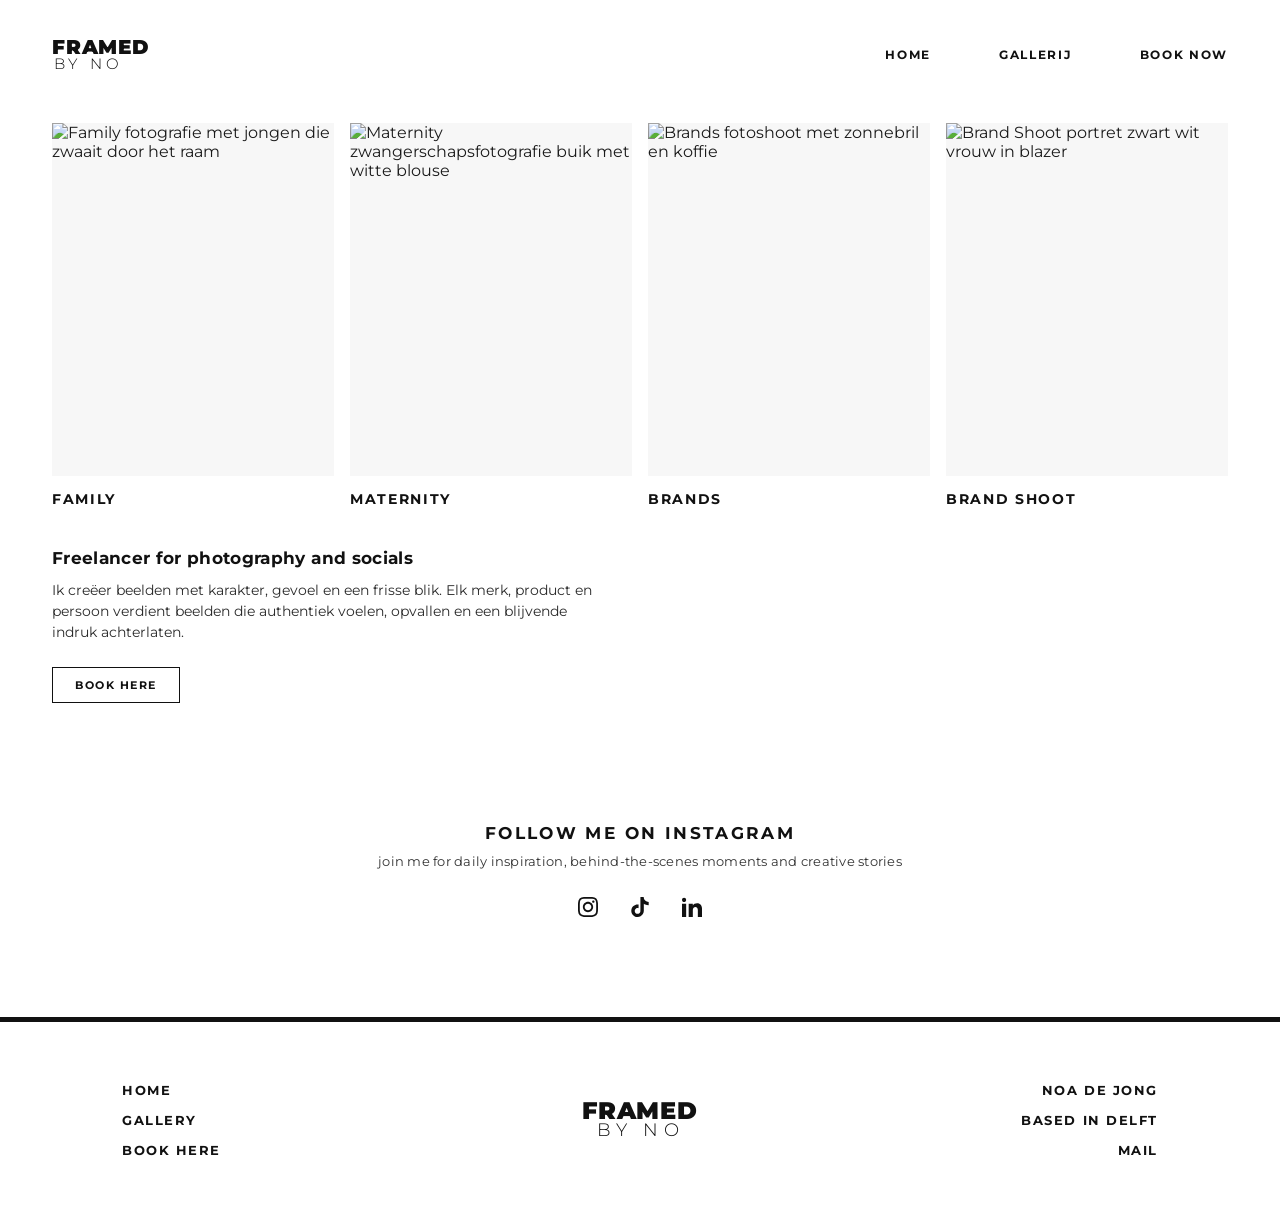
==== index.html @ 13293669 "Add files via upload" ====
<!DOCTYPE html>
<html lang="nl">
<head>
  <meta charset="UTF-8">
  <meta name="viewport" content="width=device-width, initial-scale=1.0">
  <title>FRAMED BY NO | Home</title>
  <link rel="stylesheet" href="style.css">
  <style>
    /* Home Specific Styles */
    .hero-container {
      max-width: 1240px;
      margin: 20px auto 0 auto;
      padding: 0 32px;
    }

    /* 4 Category Columns */
    .categories-grid {
      display: grid;
      grid-template-columns: repeat(4, 1fr);
      gap: 16px;
      margin-bottom: 36px;
    }

    .category-card {
      display: flex;
      flex-direction: column;
    }

    .category-image-wrap {
      width: 100%;
      aspect-ratio: 4 / 5;
      overflow: hidden;
      background-color: #f7f7f7;
    }

    .category-image-wrap img {
      width: 100%;
      height: 100%;
      object-fit: cover;
      display: block;
      transition: transform 0.4s ease;
    }

    .category-card:hover .category-image-wrap img {
      transform: scale(1.02);
    }

    .category-title {
      font-size: 14px;
      font-weight: 700;
      letter-spacing: 0.12em;
      text-transform: uppercase;
      color: var(--color-black);
      margin-top: 14px;
    }

    /* Intro Bio Section */
    .intro-section {
      margin-top: 40px;
      margin-bottom: 120px;
      max-width: 540px;
    }

    .intro-title {
      font-size: 17px;
      font-weight: 700;
      letter-spacing: 0.02em;
      color: var(--color-black);
      margin-bottom: 12px;
    }

    .intro-text {
      font-size: 13.5px;
      font-weight: 400;
      line-height: 1.55;
      color: #2b2b2b;
      margin-bottom: 24px;
    }

    /* Social Follow Section */
    .social-follow-section {
      text-align: center;
      margin: 80px auto 40px auto;
      padding: 0 20px;
    }

    .social-follow-title {
      font-size: 17px;
      font-weight: 700;
      letter-spacing: 0.14em;
      text-transform: uppercase;
      color: var(--color-black);
      margin-bottom: 10px;
    }

    .social-follow-subtitle {
      font-size: 13px;
      color: #333333;
      font-weight: 400;
      letter-spacing: 0.02em;
      margin-bottom: 28px;
    }

    .social-icons-row {
      display: flex;
      justify-content: center;
      align-items: center;
      gap: 32px;
    }

    .social-icon-link {
      color: var(--color-black);
      display: inline-flex;
      align-items: center;
      justify-content: center;
      transition: transform 0.2s ease, opacity 0.2s ease;
    }

    .social-icon-link:hover {
      transform: translateY(-2px);
      opacity: 0.7;
    }

    .social-icon-link svg {
      width: 20px;
      height: 20px;
      fill: currentColor;
    }

    @media (max-width: 900px) {
      .categories-grid {
        grid-template-columns: repeat(2, 1fr);
        gap: 16px;
      }
    }

    @media (max-width: 550px) {
      .categories-grid {
        grid-template-columns: repeat(2, 1fr);
        gap: 12px;
      }
      .category-title {
        font-size: 12px;
        margin-top: 8px;
      }
      .hero-container {
        padding: 0 16px;
      }
      .intro-section {
        margin-bottom: 70px;
      }
    }
  </style>
</head>
<body>

  <!-- Navigation Header -->
  <header class="site-header">
    <a href="index.html" class="brand-logo" aria-label="FRAMED BY NO Homepage">
      <span class="logo-framed">FRAMED</span>
      <span class="logo-by-no">BY NO</span>
    </a>
    <nav class="main-nav" aria-label="Main Navigation">
      <a href="index.html" class="nav-link active">HOME</a>
      <a href="gallerij.html" class="nav-link">GALLERIJ</a>
      <a href="contact.html" class="nav-link">BOOK NOW</a>
    </nav>
  </header>

  <!-- Main Hero Content -->
  <main class="hero-container">
    <!-- Top 4 Photo Categories -->
    <section class="categories-grid">
      <!-- 1. Family -->
      <article class="category-card">
        <div class="category-image-wrap">
          <img src="fotografie_afbeeldingen/7-adZIaD16y2rkxVgs.png" alt="Family fotografie met jongen die zwaait door het raam" loading="lazy">
        </div>
        <h2 class="category-title">FAMILY</h2>
      </article>

      <!-- 2. Maternity -->
      <article class="category-card">
        <div class="category-image-wrap">
          <img src="fotografie_afbeeldingen/dscf0970-fPVvLcfhUVpmkMJd.jpg" alt="Maternity zwangerschapsfotografie buik met witte blouse" loading="lazy">
        </div>
        <h2 class="category-title">MATERNITY</h2>
      </article>

      <!-- 3. Brands -->
      <article class="category-card">
        <div class="category-image-wrap">
          <img src="fotografie_afbeeldingen/cover-acq3HCLdiQ9JSnSE.png" style="object-position: 0% 50%;" alt="Brands fotoshoot met zonnebril en koffie" loading="lazy">
        </div>
        <h2 class="category-title">BRANDS</h2>
      </article>

      <!-- 4. Brand Shoot -->
      <article class="category-card">
        <div class="category-image-wrap">
          <img src="fotografie_afbeeldingen/2-ngIHDCZYYKRGfISg.png" alt="Brand Shoot portret zwart wit vrouw in blazer" loading="lazy">
        </div>
        <h2 class="category-title">BRAND SHOOT</h2>
      </article>
    </section>

    <!-- Intro Text & Book Button -->
    <section class="intro-section">
      <h3 class="intro-title">Freelancer for photography and socials</h3>
      <p class="intro-text">
        Ik creëer beelden met karakter, gevoel en een frisse blik. Elk merk, product en persoon verdient beelden die authentiek voelen, opvallen en een blijvende indruk achterlaten.
      </p>
      <a href="contact.html" class="btn-primary">BOOK HERE</a>
    </section>

    <!-- Follow me on Instagram Section -->
    <section class="social-follow-section">
      <h2 class="social-follow-title">FOLLOW ME ON INSTAGRAM</h2>
      <p class="social-follow-subtitle">join me for daily inspiration, behind-the-scenes moments and creative stories</p>
      
      <div class="social-icons-row">
        <!-- Instagram -->
        <a href="https://instagram.com" target="_blank" rel="noopener noreferrer" class="social-icon-link" aria-label="Instagram">
          <svg viewBox="0 0 24 24">
            <path d="M12 2.163c3.204 0 3.584.012 4.85.07 3.252.148 4.771 1.691 4.919 4.919.058 1.265.069 1.645.069 4.849 0 3.205-.012 3.584-.069 4.849-.149 3.225-1.664 4.771-4.919 4.919-1.266.058-1.644.07-4.85.07-3.204 0-3.584-.012-4.849-.07-3.26-.149-4.771-1.699-4.919-4.92-.058-1.265-.07-1.644-.07-4.849 0-3.204.013-3.583.07-4.849.149-3.227 1.664-4.771 4.919-4.919 1.266-.057 1.645-.069 4.849-.069zm0-2.163c-3.259 0-3.667.014-4.947.072-4.358.2-6.78 2.618-6.98 6.98-.059 1.281-.073 1.689-.073 4.948 0 3.259.014 3.668.072 4.948.2 4.358 2.618 6.78 6.98 6.98 1.281.058 1.689.072 4.948.072 3.259 0 3.668-.014 4.948-.072 4.354-.2 6.782-2.618 6.979-6.98.059-1.28.073-1.689.073-4.948 0-3.259-.014-3.667-.072-4.947-.196-4.354-2.617-6.78-6.979-6.98-1.281-.059-1.69-.073-4.949-.073zm0 5.838c-3.403 0-6.162 2.759-6.162 6.162s2.759 6.163 6.162 6.163 6.162-2.759 6.162-6.163c0-3.403-2.759-6.162-6.162-6.162zm0 10.162c-2.209 0-4-1.79-4-4 0-2.209 1.791-4 4-4s4 1.791 4 4c0 2.21-1.791 4-4 4zm6.406-11.845c-.796 0-1.441.645-1.441 1.44s.645 1.44 1.441 1.44c.795 0 1.439-.645 1.439-1.44s-.644-1.44-1.439-1.44z"/>
          </svg>
        </a>

        <!-- TikTok -->
        <a href="https://tiktok.com" target="_blank" rel="noopener noreferrer" class="social-icon-link" aria-label="TikTok">
          <svg viewBox="0 0 24 24">
            <path d="M12.525.02c1.31-.02 2.61-.01 3.91-.02.08 1.53.63 3.09 1.75 4.17 1.12 1.11 2.7 1.62 4.24 1.79v4.03c-1.44-.05-2.89-.35-4.2-.97-.57-.26-1.1-.59-1.62-.93-.01 2.92.01 5.84-.02 8.75-.08 1.4-.54 2.79-1.35 3.94-1.31 1.92-3.58 3.17-5.91 3.21-1.43.08-2.86-.31-4.08-1.03-2.02-1.19-3.44-3.37-3.65-5.71-.02-.5-.03-1-.01-1.49.18-1.9 1.12-3.72 2.58-4.96 1.66-1.44 3.98-2.13 6.15-1.72.02 1.48-.04 2.96-.04 4.44-.99-.32-2.15-.23-3.02.37-.63.41-1.11 1.04-1.36 1.75-.21.51-.24 1.07-.14 1.61.24 1.64 1.82 3.02 3.5 2.87 1.12-.01 2.19-.66 2.77-1.61.19-.33.4-.67.41-1.06.1-1.79.06-3.57.07-5.36.01-4.03-.01-8.05.02-12.07z"/>
          </svg>
        </a>

        <!-- LinkedIn -->
        <a href="https://linkedin.com" target="_blank" rel="noopener noreferrer" class="social-icon-link" aria-label="LinkedIn">
          <svg viewBox="0 0 24 24">
            <path d="M4.98 3.5c0 1.381-1.11 2.5-2.48 2.5s-2.48-1.119-2.48-2.5c0-1.38 1.11-2.5 2.48-2.5s2.48 1.12 2.48 2.5zm.02 4.5h-5v16h5v-16zm7.982 0h-4.968v16h4.969v-8.399c0-4.67 6.029-5.052 6.029 0v8.399h4.988v-10.131c0-7.88-8.922-7.593-11.018-3.714v-2.155z"/>
          </svg>
        </a>
      </div>
    </section>
  </main>

  <!-- Site Footer -->
  <footer class="site-footer">
    <div class="footer-inner">
      <div class="footer-left">
        <a href="index.html" class="footer-link">HOME</a>
        <a href="gallerij.html" class="footer-link">GALLERY</a>
        <a href="contact.html" class="footer-link">BOOK HERE</a>
      </div>
      <div class="footer-center">
        <a href="index.html" class="brand-logo" aria-label="FRAMED BY NO Homepage">
          <span class="logo-framed">FRAMED</span>
          <span class="logo-by-no">BY NO</span>
        </a>
      </div>
      <div class="footer-right">
        <span class="footer-info">NOA DE JONG</span>
        <span class="footer-info">BASED IN DELFT</span>
        <a href="mailto:info@framedbyno.nl" class="footer-link">MAIL</a>
      </div>
    </div>
  </footer>

</body>
</html>
---- style.css ----
/* Shared Styles for FRAMED BY NO */
@import url('https://fonts.googleapis.com/css2?family=Montserrat:ital,wght@0,300;0,400;0,500;0,600;0,700;0,800;0,900;1,300;1,400&display=swap');

:root {
  --color-black: #111111;
  --color-dark: #1a1a1a;
  --color-gray: #666666;
  --color-light-gray: #ebebeb;
  --color-border: #111111;
  --color-white: #ffffff;
  --font-main: 'Montserrat', -apple-system, BlinkMacSystemFont, "Segoe UI", Roboto, sans-serif;
}

* {
  box-sizing: border-box;
  margin: 0;
  padding: 0;
}

html, body {
  width: 100%;
  min-height: 100%;
  background-color: var(--color-white);
  color: var(--color-dark);
  font-family: var(--font-main);
  -webkit-font-smoothing: antialiased;
  -moz-osx-font-smoothing: grayscale;
}

a {
  color: inherit;
  text-decoration: none;
}

/* ==================== HEADER ==================== */
.site-header {
  width: 100%;
  max-width: 1240px;
  margin: 0 auto;
  padding: 38px 32px 32px 32px;
  display: flex;
  align-items: center;
  justify-content: space-between;
}

.brand-logo {
  display: flex;
  flex-direction: column;
  line-height: 0.95;
  text-decoration: none;
  color: var(--color-black);
  user-select: none;
}

.brand-logo .logo-framed {
  font-weight: 900;
  font-size: 20px;
  letter-spacing: 0.04em;
}

.brand-logo .logo-by-no {
  font-weight: 300;
  font-size: 15px;
  letter-spacing: 0.28em;
  padding-left: 2px;
}

.main-nav {
  display: flex;
  align-items: center;
  gap: 68px;
}

.nav-link {
  font-size: 12px;
  font-weight: 700;
  letter-spacing: 0.14em;
  text-transform: uppercase;
  color: var(--color-black);
  transition: opacity 0.2s ease, transform 0.2s ease;
  position: relative;
}

.nav-link:hover {
  opacity: 0.7;
}

.nav-link.active {
  color: var(--color-black);
}

/* ==================== FOOTER ==================== */
.site-footer {
  width: 100%;
  border-top: 5px solid var(--color-black);
  background-color: var(--color-white);
  padding: 60px 0 70px 0;
  margin-top: 100px;
}

.footer-inner {
  max-width: 1100px;
  margin: 0 auto;
  padding: 0 32px;
  display: grid;
  grid-template-columns: 1fr auto 1fr;
  align-items: center;
}

.footer-left {
  display: flex;
  flex-direction: column;
  gap: 14px;
}

.footer-link {
  font-size: 13px;
  font-weight: 700;
  letter-spacing: 0.12em;
  text-transform: uppercase;
  color: var(--color-black);
  transition: opacity 0.2s;
  width: fit-content;
}

.footer-link:hover {
  opacity: 0.6;
}

.footer-center {
  display: flex;
  justify-content: center;
}

.footer-center .brand-logo {
  text-align: center;
  align-items: center;
}

.footer-center .brand-logo .logo-framed {
  font-size: 24px;
}

.footer-center .brand-logo .logo-by-no {
  font-size: 18px;
  letter-spacing: 0.32em;
}

.footer-right {
  display: flex;
  flex-direction: column;
  gap: 14px;
  align-items: flex-end;
  text-align: right;
}

.footer-info {
  font-size: 13px;
  font-weight: 700;
  letter-spacing: 0.12em;
  text-transform: uppercase;
  color: var(--color-black);
}

/* ==================== BUTTONS ==================== */
.btn-primary {
  display: inline-block;
  padding: 10px 22px;
  background-color: var(--color-white);
  color: var(--color-black);
  border: 1px solid var(--color-black);
  font-size: 11px;
  font-weight: 700;
  letter-spacing: 0.14em;
  text-transform: uppercase;
  cursor: pointer;
  transition: all 0.25s ease;
  font-family: inherit;
  text-align: center;
}

.btn-primary:hover {
  background-color: var(--color-black);
  color: var(--color-white);
}

.btn-submit {
  display: inline-block;
  background-color: var(--color-black);
  color: var(--color-white);
  border: 1px solid var(--color-black);
  padding: 8px 30px;
  font-size: 11px;
  font-weight: 700;
  letter-spacing: 0.14em;
  text-transform: uppercase;
  cursor: pointer;
  transition: background-color 0.2s, color 0.2s;
  font-family: inherit;
}

.btn-submit:hover {
  background-color: var(--color-white);
  color: var(--color-black);
}

/* Mobile responsive menu */
@media (max-width: 768px) {
  .site-header {
    padding: 24px 20px;
    flex-direction: column;
    gap: 20px;
  }
  
  .main-nav {
    gap: 28px;
  }

  .footer-inner {
    grid-template-columns: 1fr;
    gap: 40px;
    text-align: center;
  }

  .footer-left {
    align-items: center;
  }

  .footer-right {
    align-items: center;
    text-align: center;
  }
}
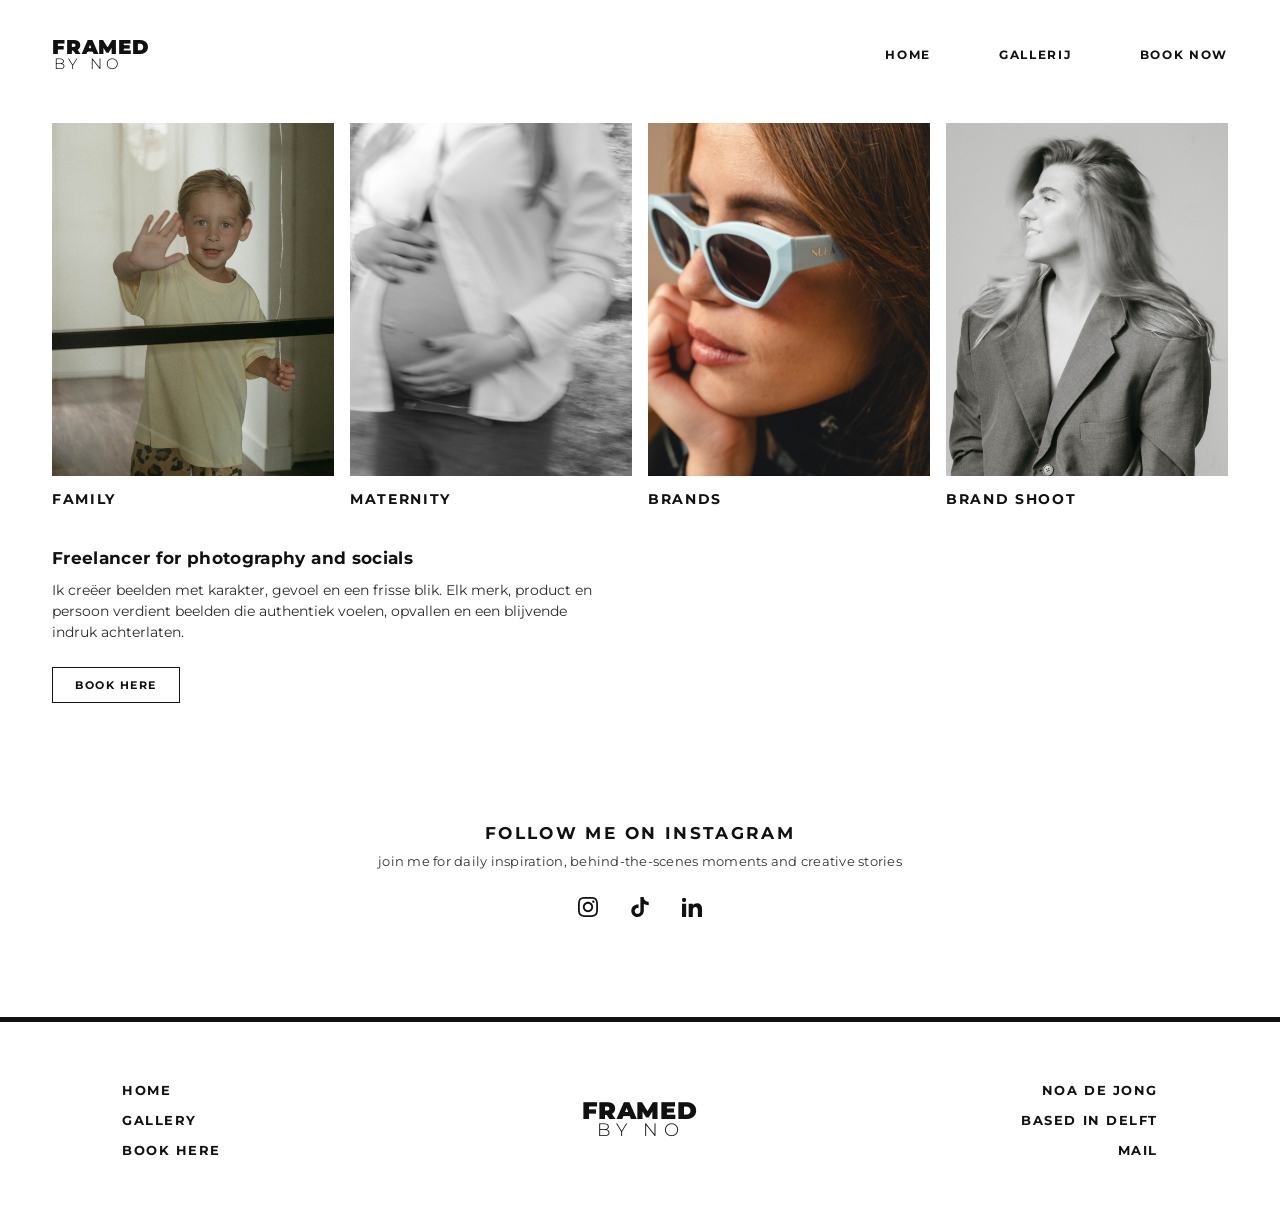
==== commit fa7766b7: "Add files via upload" ====
--- a/index.html
+++ b/index.html
@@ -190,7 +190,7 @@
       <!-- 3. Brands -->
       <article class="category-card">
         <div class="category-image-wrap">
-          <img src="fotografie_afbeeldingen/cover-acq3HCLdiQ9JSnSE.png" style="object-position: 0% 50%;" alt="Brands fotoshoot met zonnebril en koffie" loading="lazy">
+          <img src="fotografie_afbeeldingen/brands_portrait.png" alt="Brands fotoshoot portret met lichtblauwe zonnebril" loading="lazy">
         </div>
         <h2 class="category-title">BRANDS</h2>
       </article>
